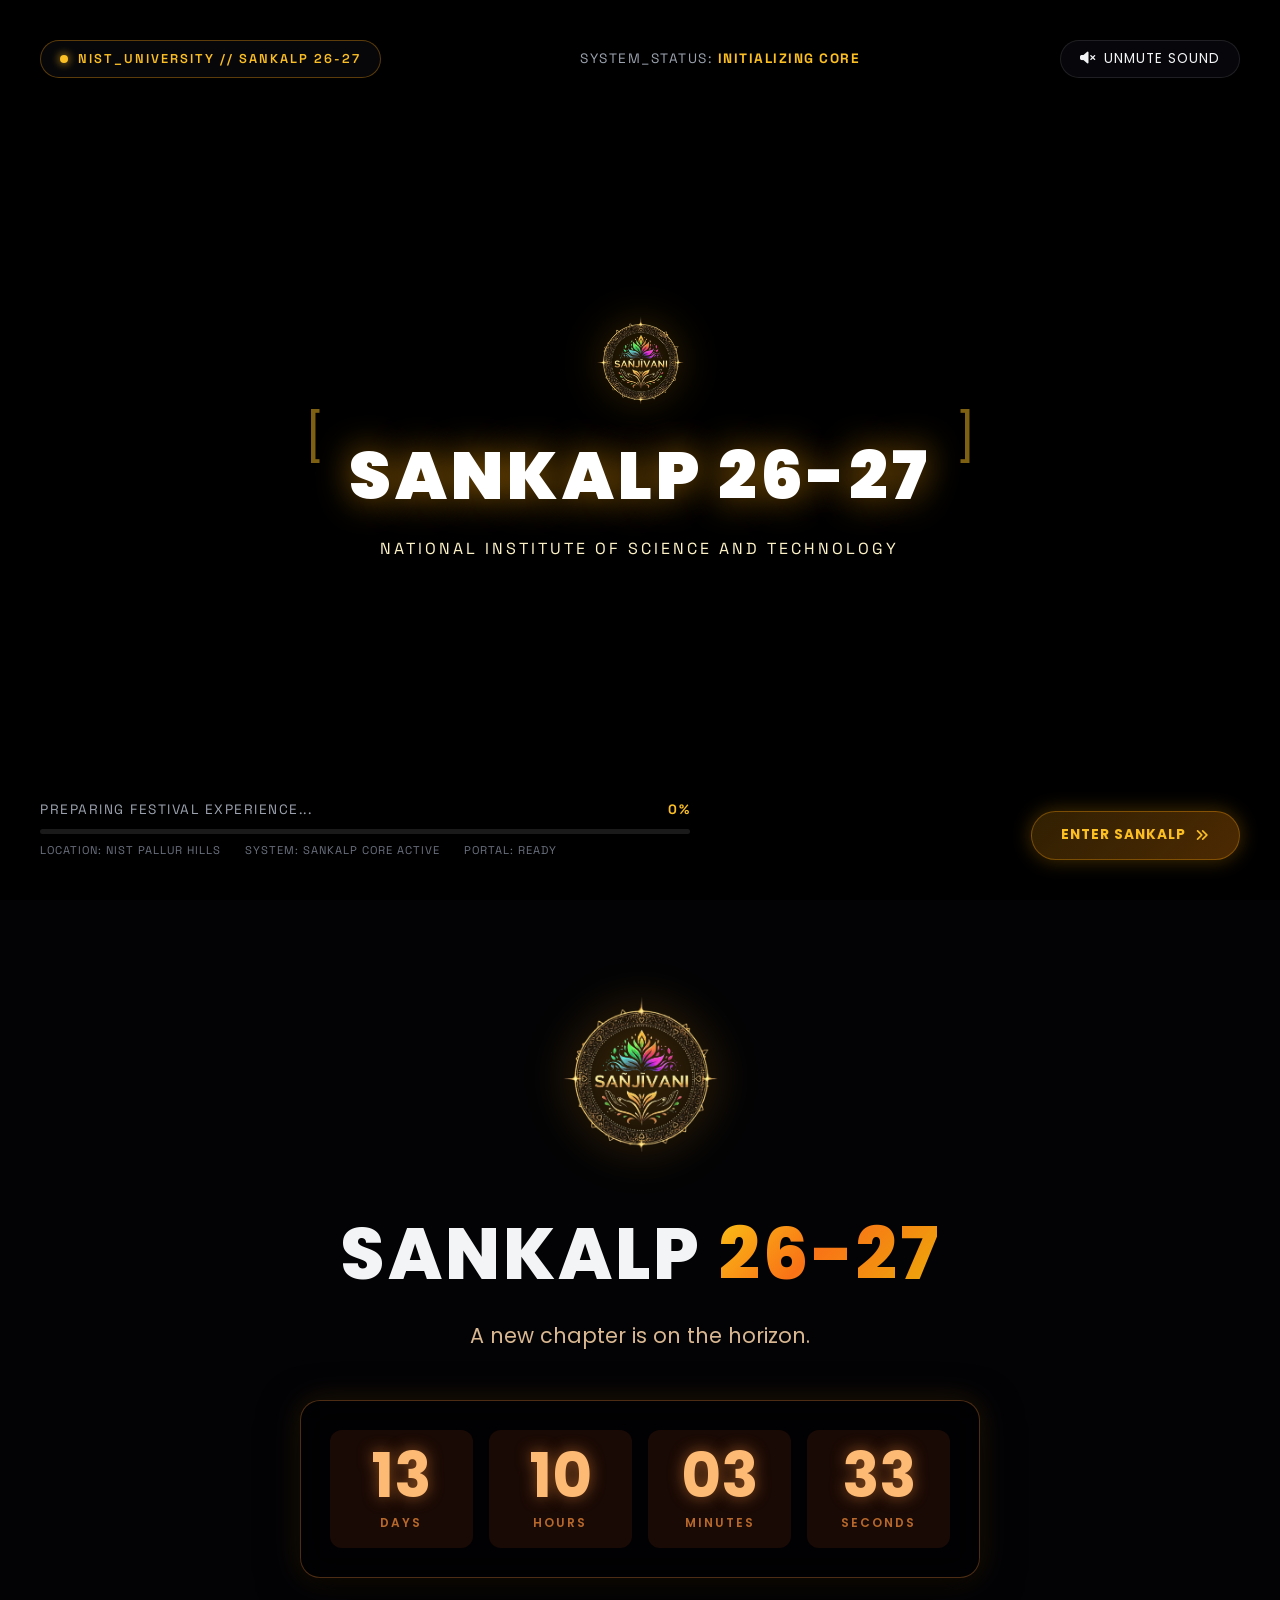
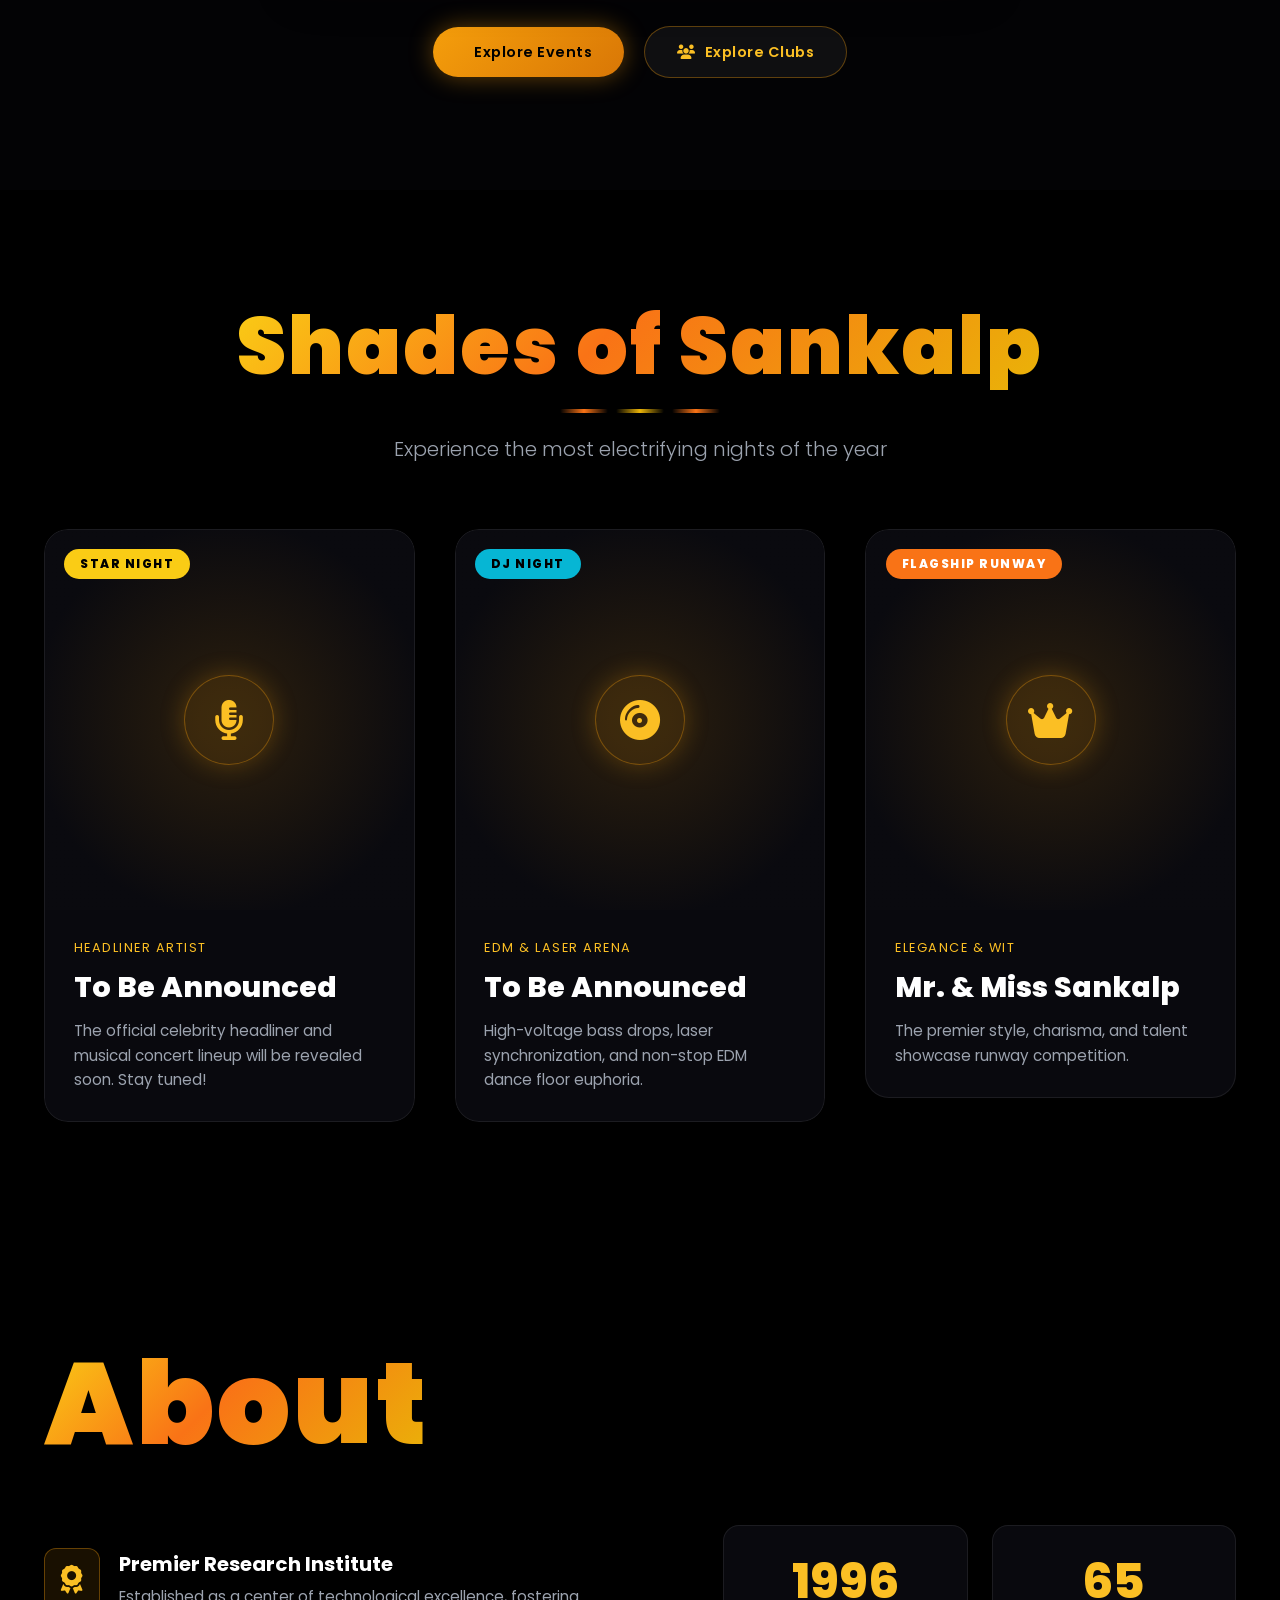
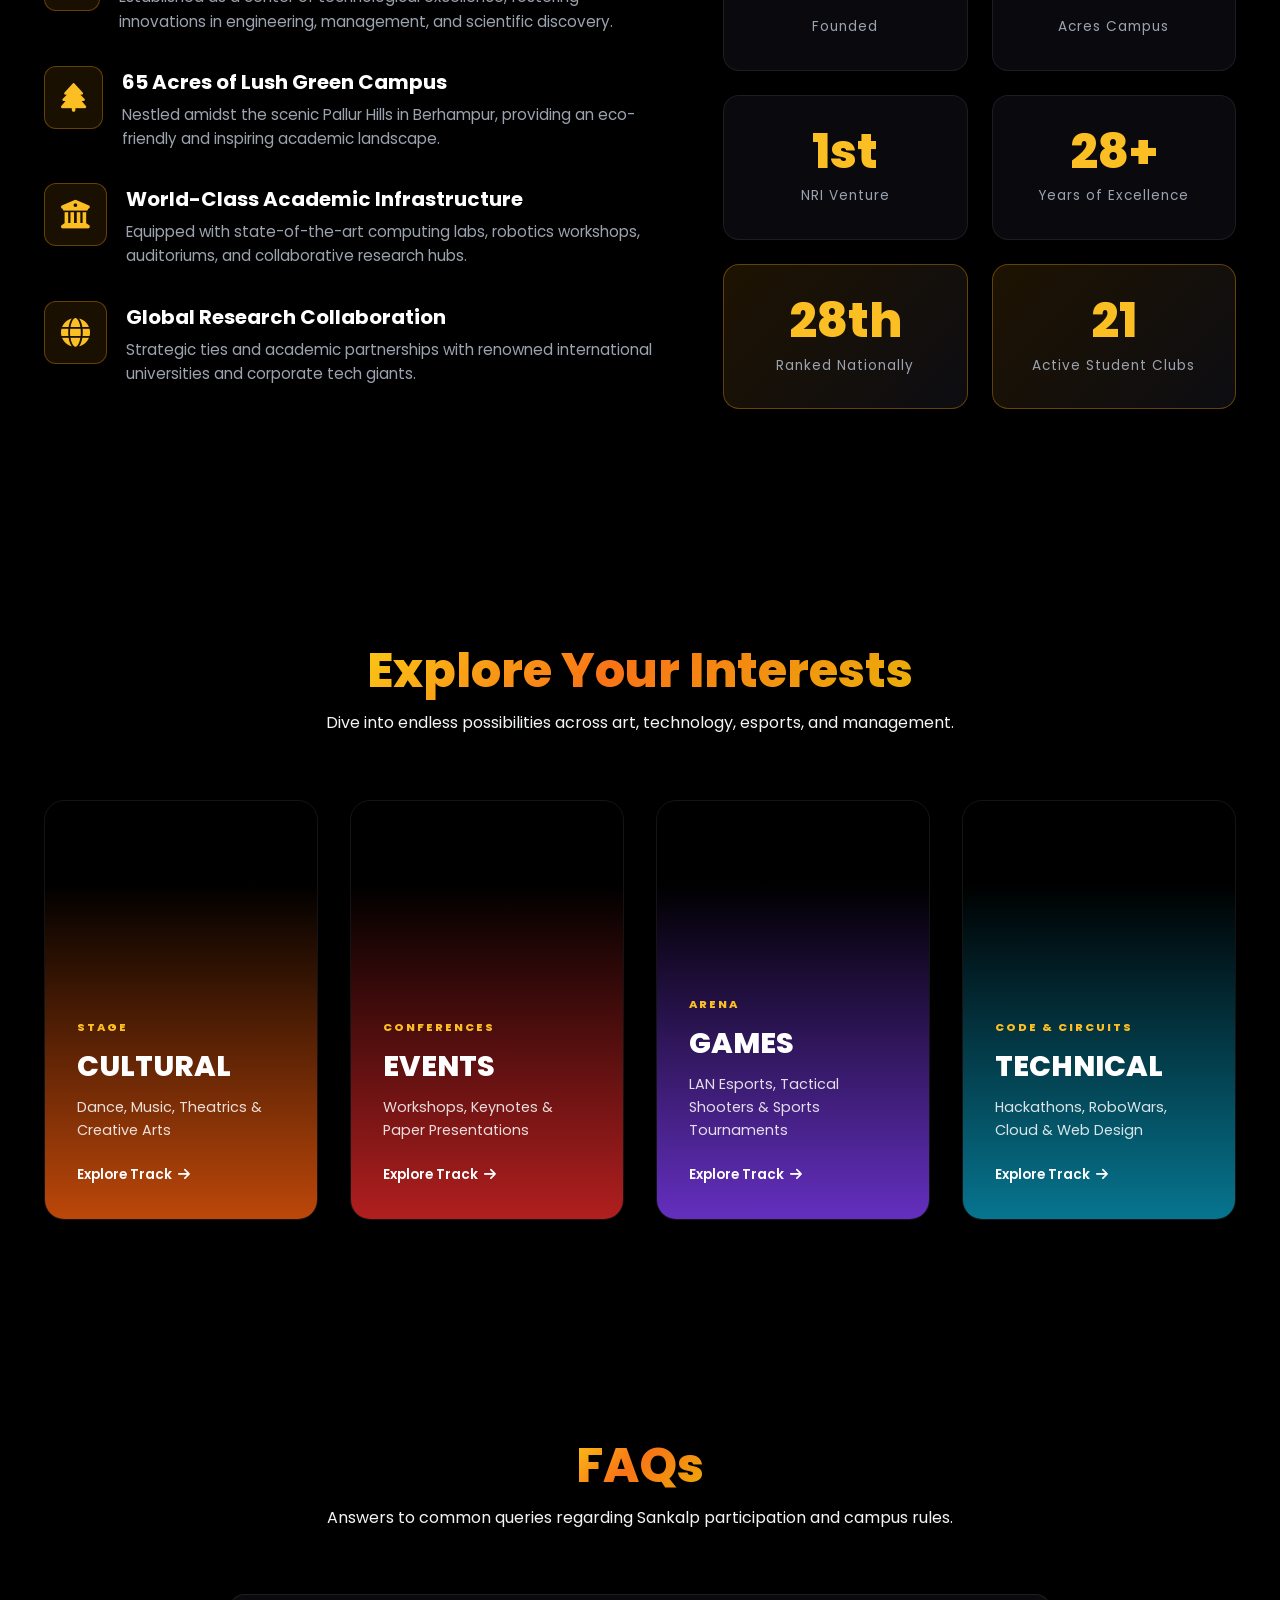
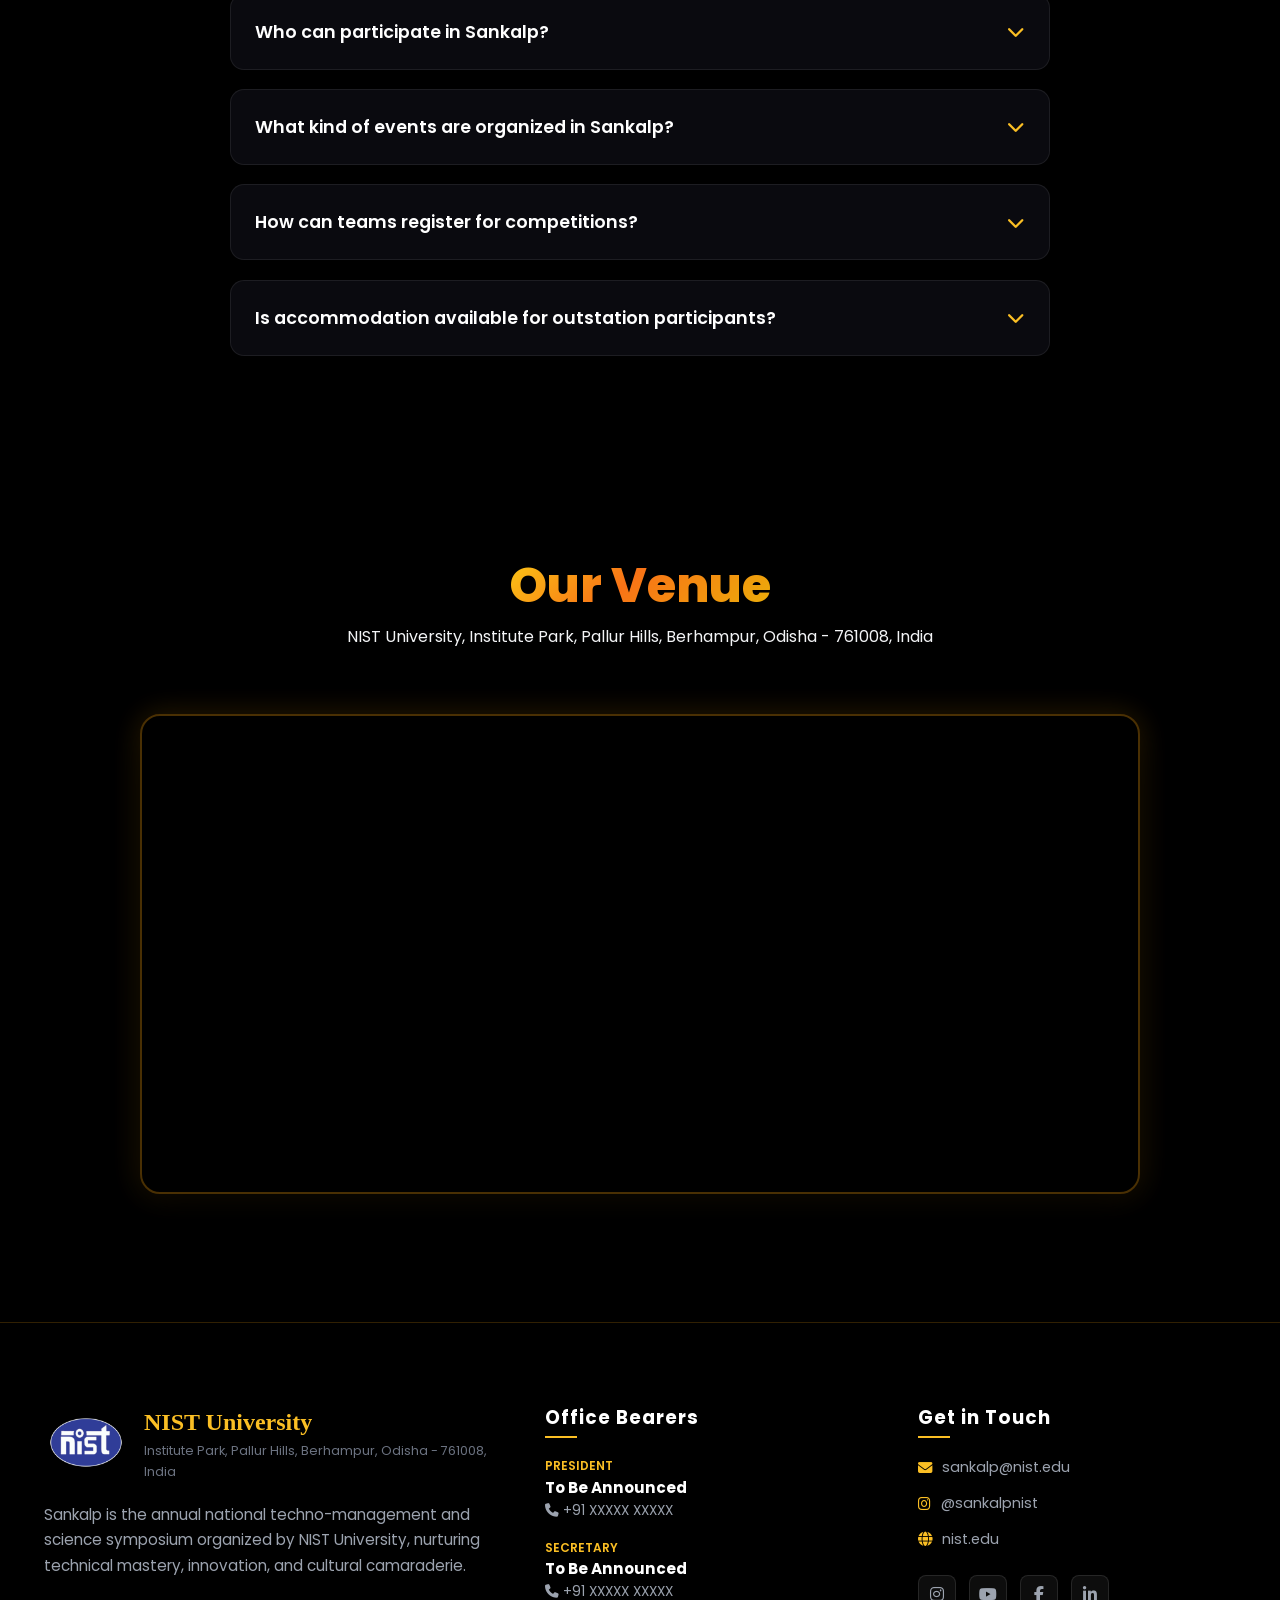
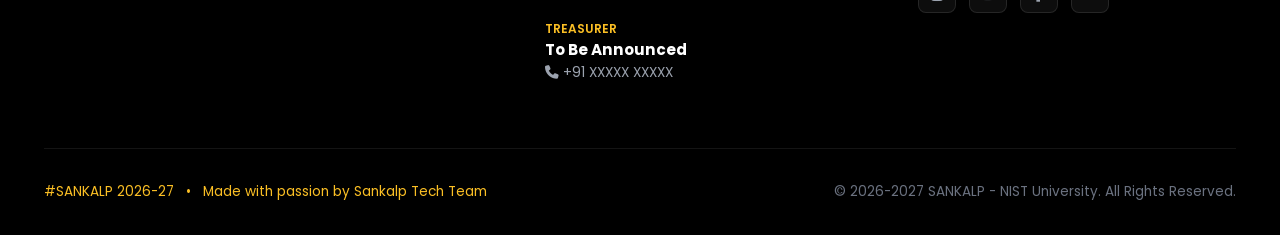
==== index.html @ 3852e3ce "fix(preloader): add fail-safe watchdog auto-unlock and root index redirect" ====
<!DOCTYPE html>
<html lang="en">
<head>
  <meta charset="UTF-8">
  <meta name="viewport" content="width=device-width, initial-scale=1.0">
  <meta http-equiv="refresh" content="0; url=Frontend/index.html">
  <title>SANKALP 26-27 | NIST University</title>
  <script>
    // Seamless instant redirect into Frontend folder
    window.location.replace("Frontend/index.html" + window.location.hash);
  </script>
</head>
<body style="background:#060814; color:#f59e0b; font-family:sans-serif; display:flex; flex-direction:column; align-items:center; justify-content:center; height:100vh; margin:0; text-align:center;">
  <h2 style="letter-spacing:2px; font-weight:700;">ENTERING SANKALP 26-27...</h2>
  <p style="color:#94a3b8; font-size:0.95rem;">If you are not redirected automatically, <a href="Frontend/index.html" style="color:#f59e0b; text-decoration:underline;">click here to enter</a>.</p>
</body>
</html>
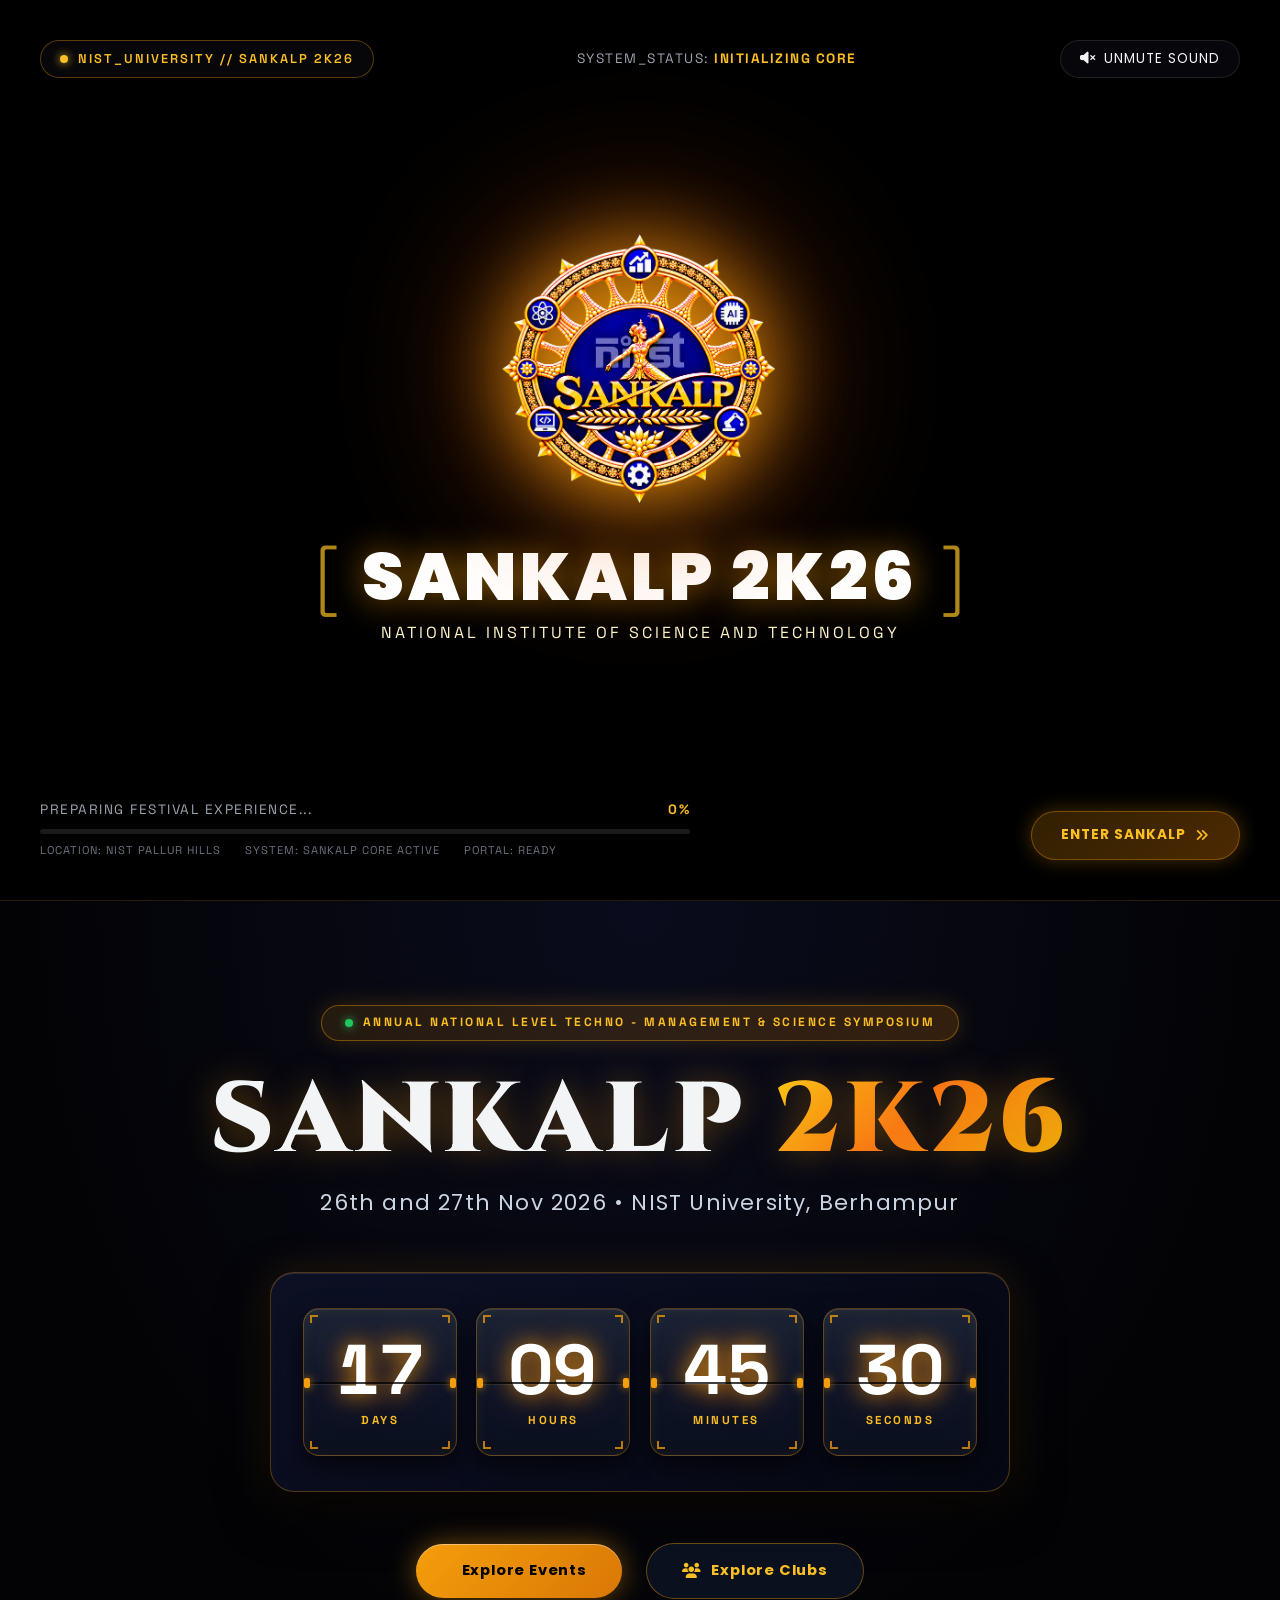
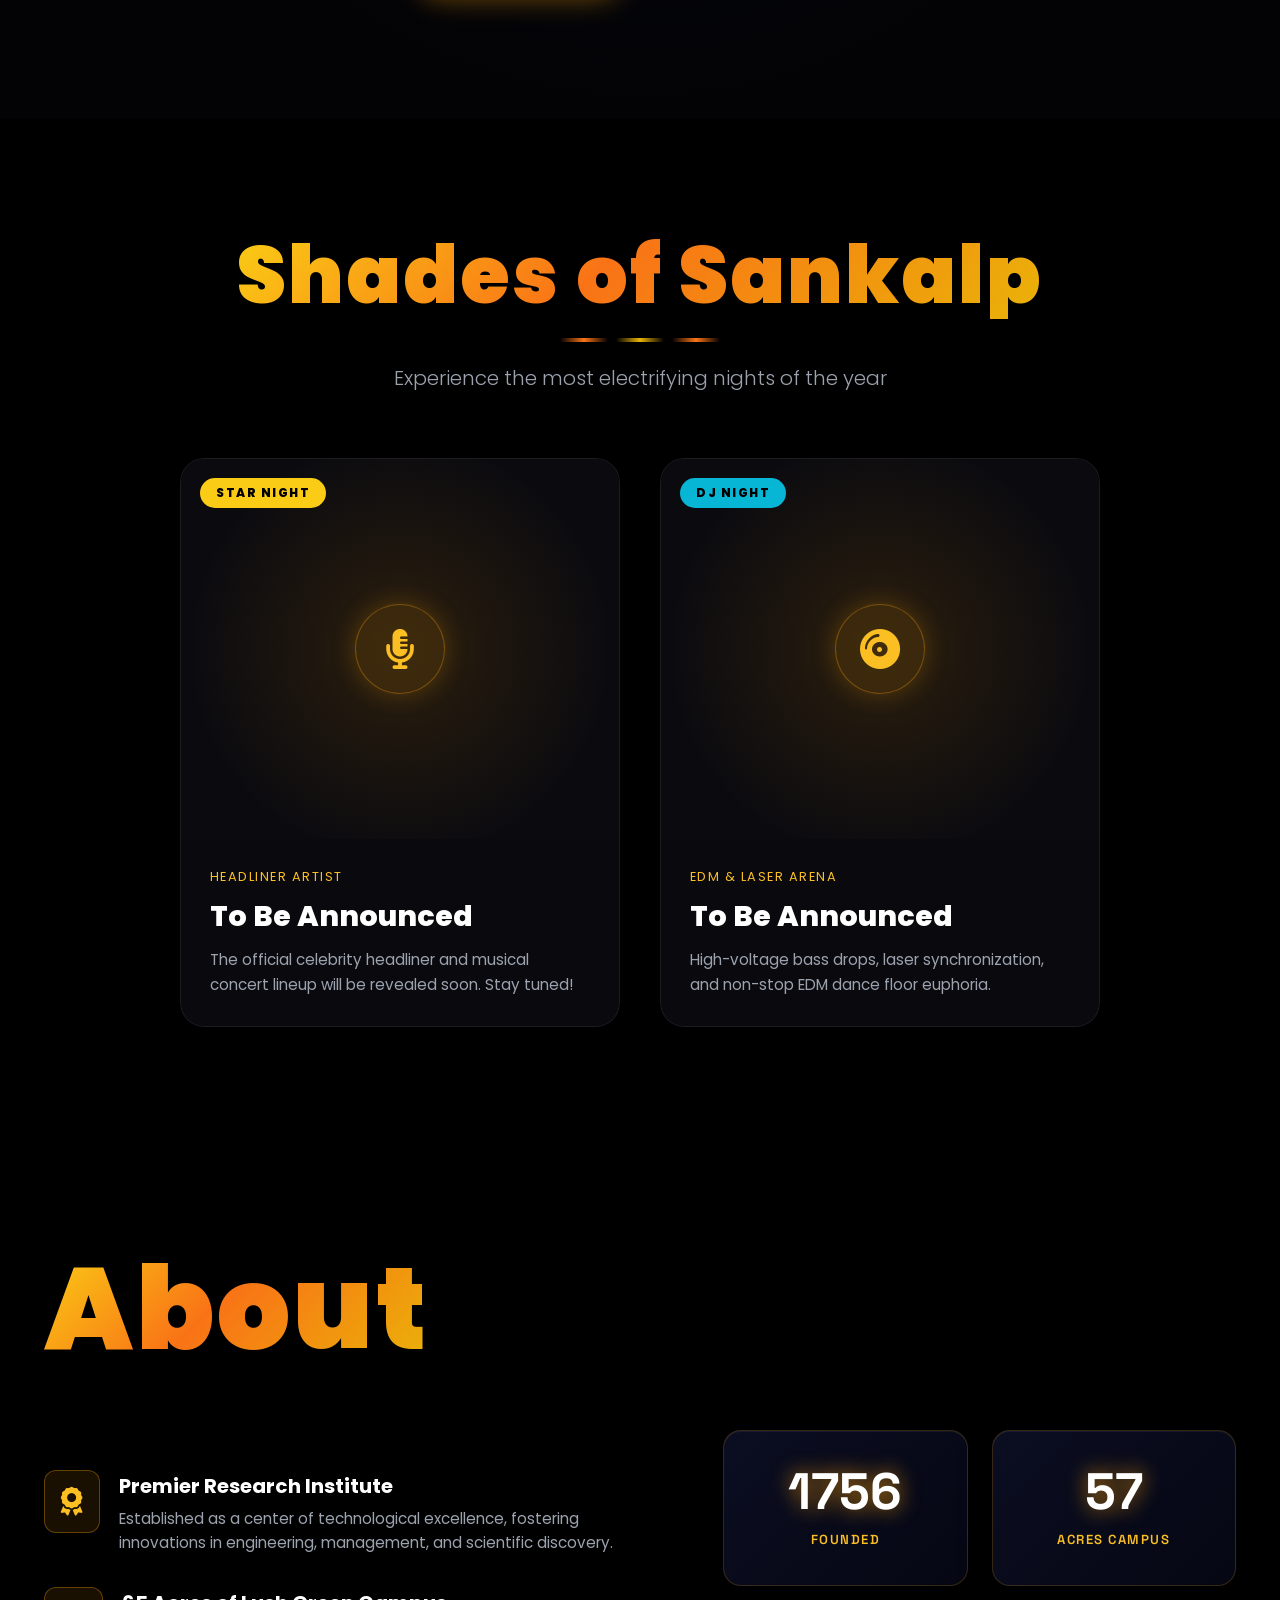
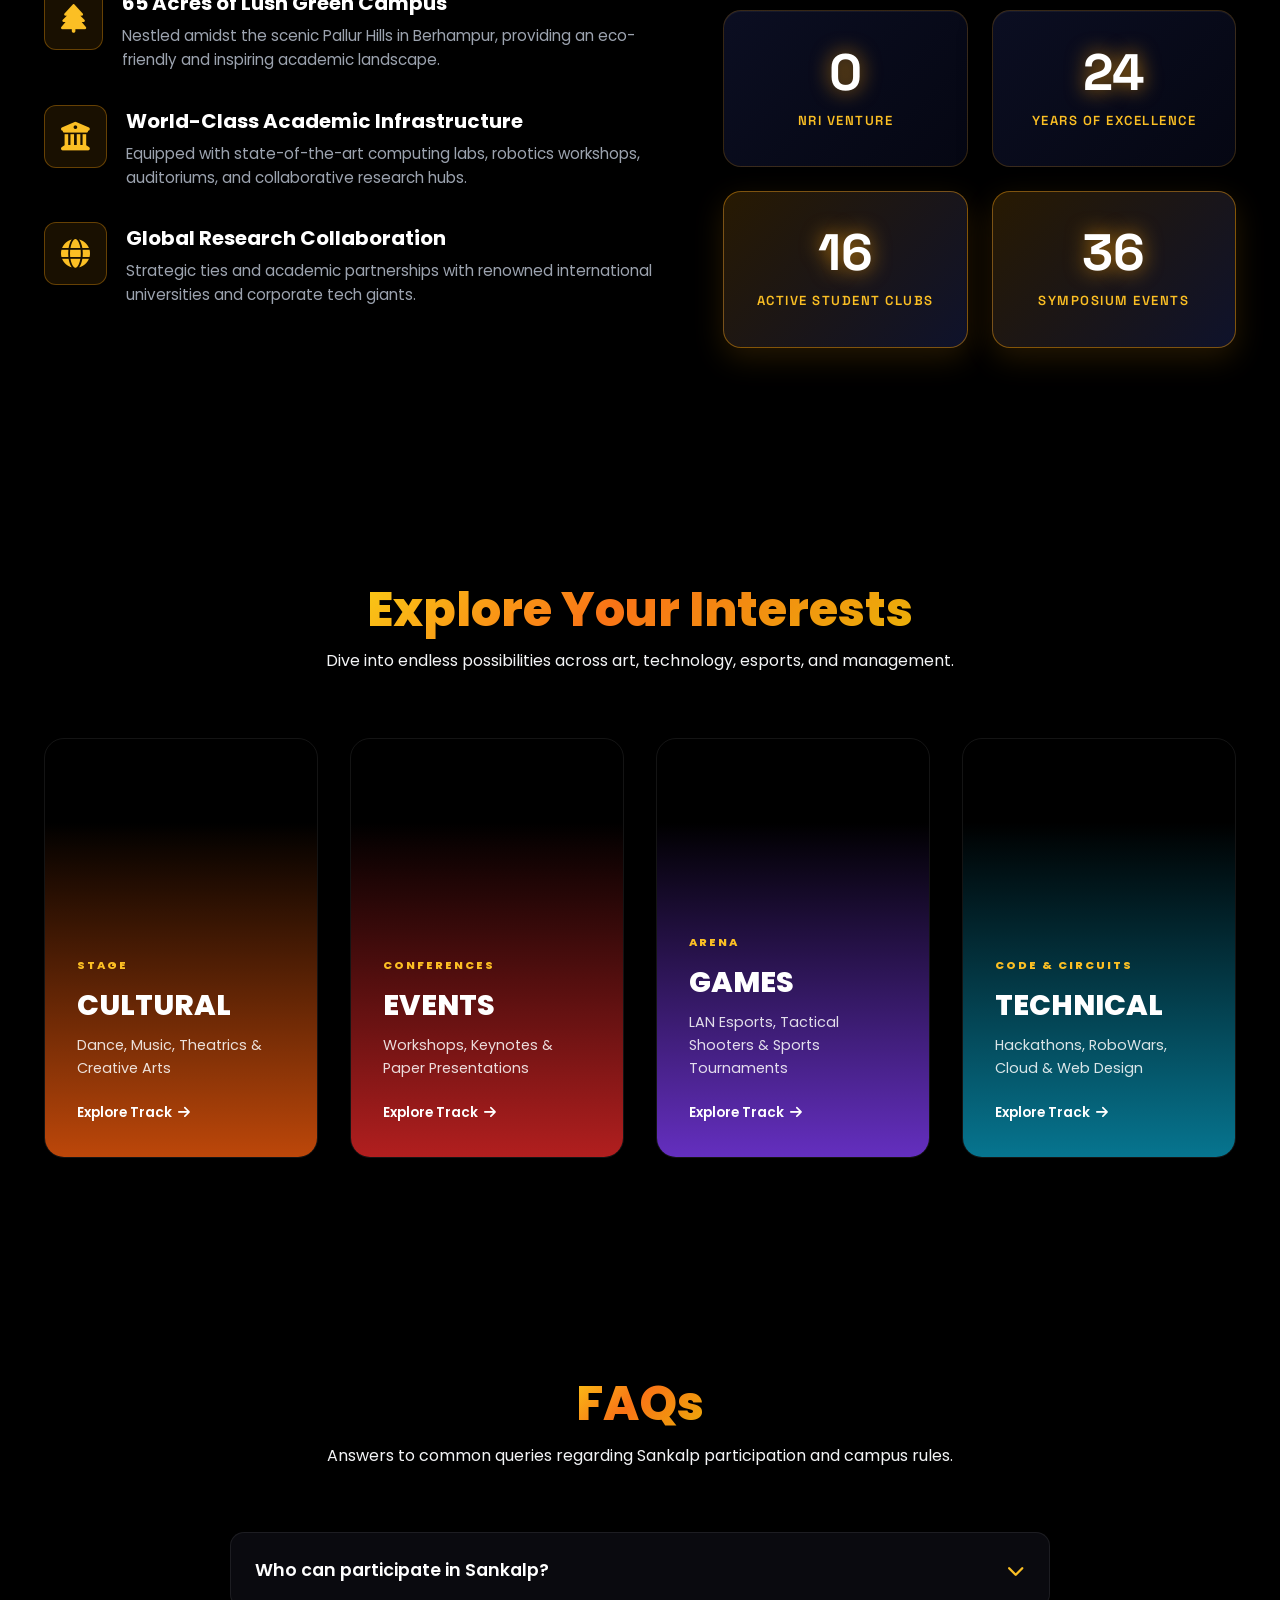
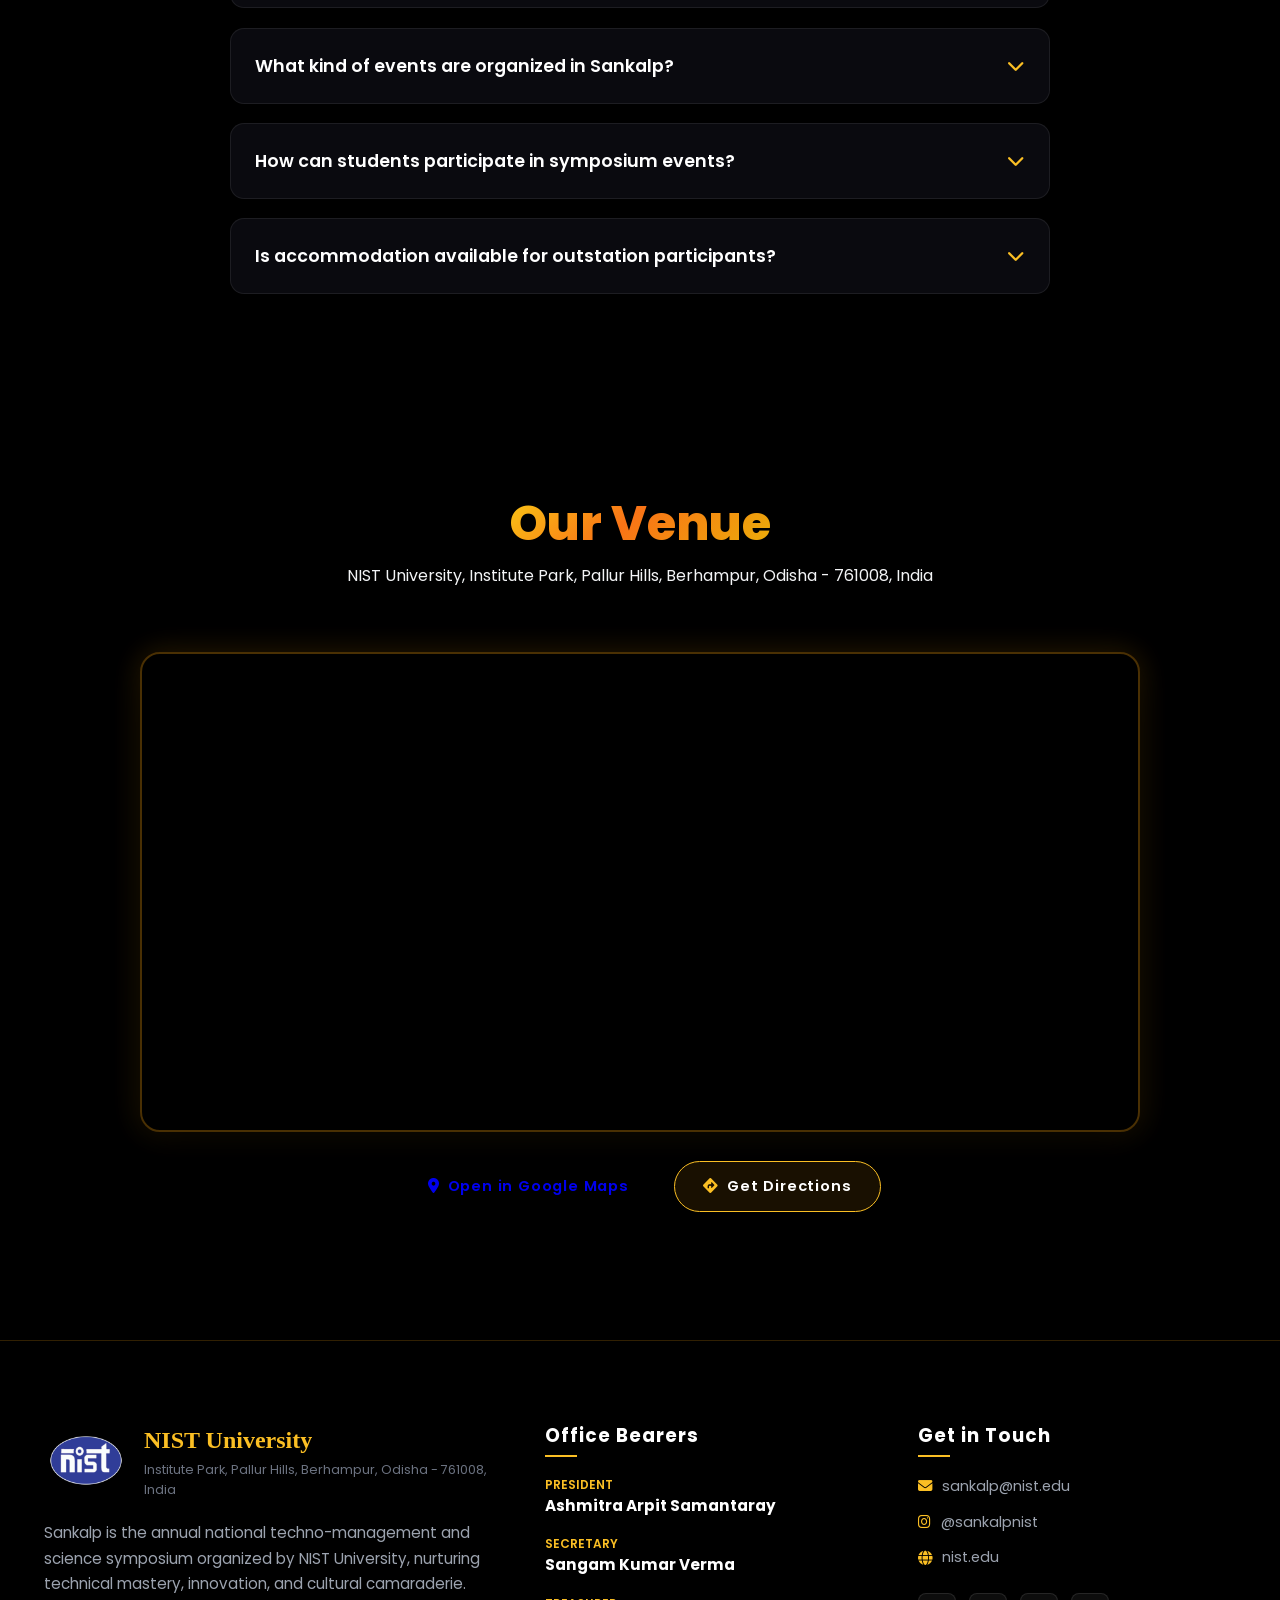
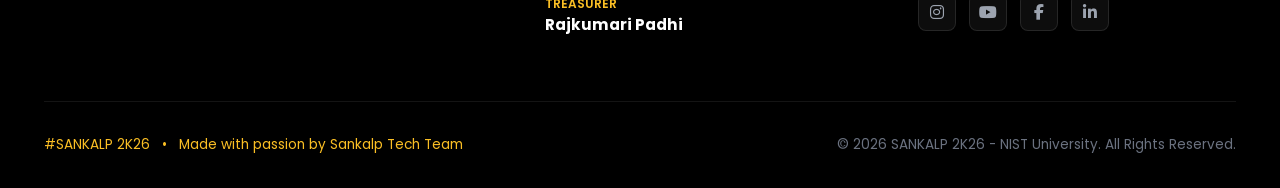
==== commit 189e6a8a: "feat: finalize team committees, update event sequence, and polish festival UI - Update Security team" ====
--- a/index.html
+++ b/index.html
@@ -4,14 +4,14 @@
   <meta charset="UTF-8">
   <meta name="viewport" content="width=device-width, initial-scale=1.0">
   <meta http-equiv="refresh" content="0; url=Frontend/index.html">
-  <title>SANKALP 26-27 | NIST University</title>
+  <title>SANKALP 2K26 | NIST University</title>
   <script>
     // Seamless instant redirect into Frontend folder
     window.location.replace("Frontend/index.html" + window.location.hash);
   </script>
 </head>
 <body style="background:#060814; color:#f59e0b; font-family:sans-serif; display:flex; flex-direction:column; align-items:center; justify-content:center; height:100vh; margin:0; text-align:center;">
-  <h2 style="letter-spacing:2px; font-weight:700;">ENTERING SANKALP 26-27...</h2>
+  <h2 style="letter-spacing:2px; font-weight:700;">ENTERING SANKALP 2K26...</h2>
   <p style="color:#94a3b8; font-size:0.95rem;">If you are not redirected automatically, <a href="Frontend/index.html" style="color:#f59e0b; text-decoration:underline;">click here to enter</a>.</p>
 </body>
 </html>
